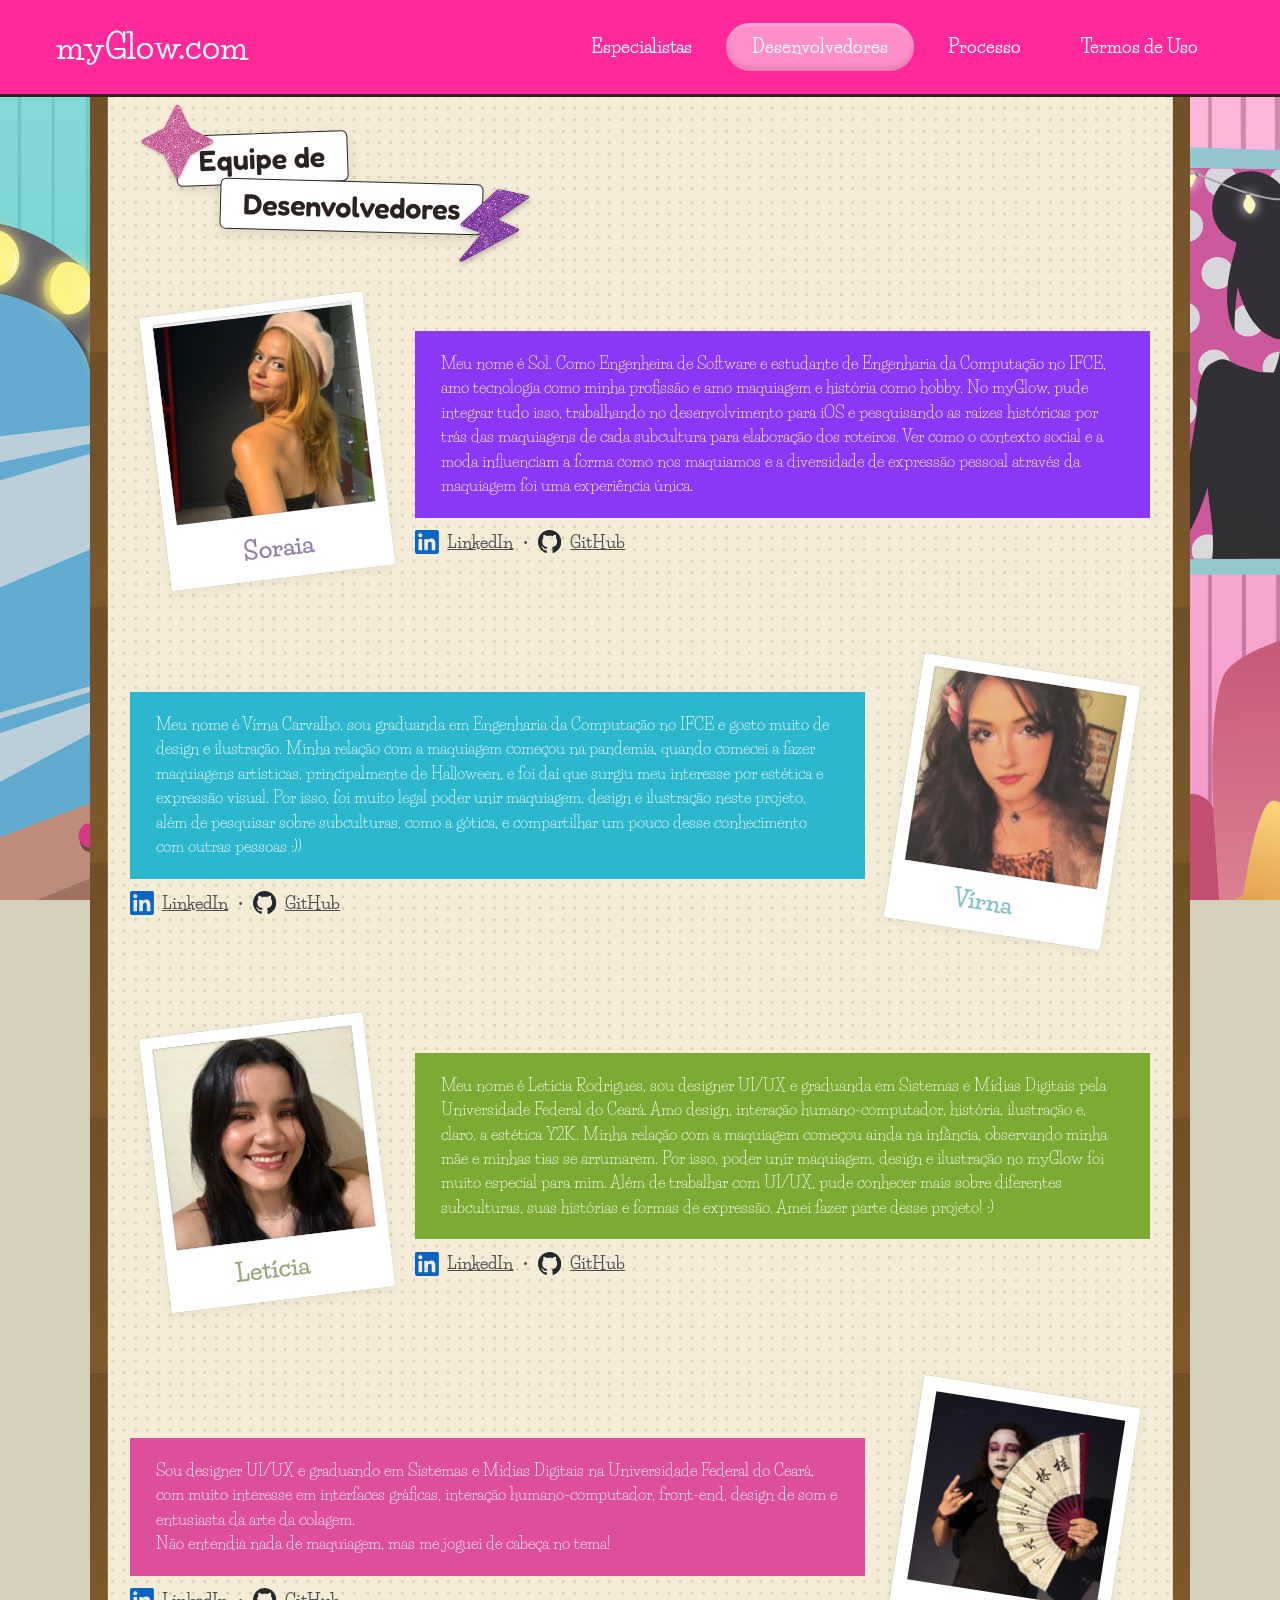
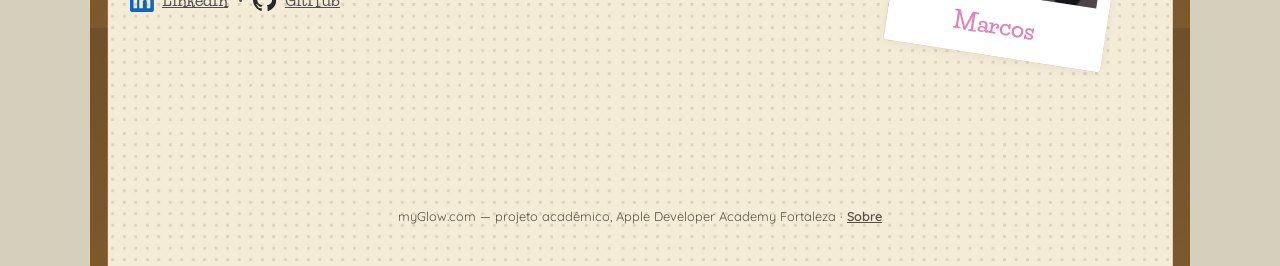
==== desenvolvedores.html @ 6216ce42 "Primeira versão do site myGlow" ====
<!DOCTYPE html>
<html lang="pt-BR">
<head>
  <meta charset="UTF-8" />
  <meta name="viewport" content="width=device-width, initial-scale=1.0" />
  <title>myGlow.com — Desenvolvedores</title>
  <link rel="preconnect" href="https://fonts.googleapis.com" />
  <link rel="preconnect" href="https://fonts.gstatic.com" crossorigin />
  <link
    href="https://fonts.googleapis.com/css2?family=Fredoka:wght@500;600;700&family=Quicksand:wght@500;600;700&family=Life+Savers:wght@700;800&display=swap"
    rel="stylesheet"
  />
  <link rel="stylesheet" href="css/styles.css" />
</head>
<body>

  <nav class="navbar">
    <a href="index.html" class="navbar__logo">myGlow.com</a>
    <button class="navbar__toggle" aria-label="Abrir menu">☰</button>
    <ul class="navbar__links">
      <li><a href="especialistas.html">Especialistas</a></li>
      <li><a href="desenvolvedores.html" class="active">Desenvolvedores</a></li>
      <li><a href="processo.html">Processo</a></li>
      <li><a href="termos.html">Termos de Uso</a></li>
    </ul>
  </nav>

  <div class="page-panel">
  <main class="page">
    <h1 class="section-title">
      <span class="paper-tag paper-tag--title section-title__line1">
        Equipe de
        <img class="pin pin--tl" src="assets/img/home/pin-tag-rosa-home.png" alt="" aria-hidden="true" />
      </span>
      <span class="paper-tag paper-tag--title section-title__line2">
        Desenvolvedores
        <img class="pin pin--br" src="assets/img/home/pin-tag-roxo-home.png" alt="" aria-hidden="true" />
      </span>
    </h1>

    <article class="dev-row dev-row--purple">
      <img class="dev-photo" src="assets/img/dev/polaroid-foto-soraia.svg" alt="Foto de Soraia" />
      <div class="dev-body">
        <p class="dev-bio">
          Meu nome é Sol. Como Engenheira de Software e estudante de Engenharia da Computação no
          IFCE, amo tecnologia como minha profissão e amo maquiagem e história como hobby. No
          myGlow, pude integrar tudo isso, trabalhando no desenvolvimento para iOS e pesquisando as
          raízes históricas por trás das maquiagens de cada subcultura para elaboração dos roteiros.
          Ver como o contexto social e a moda influenciam a forma como nos maquiamos e a diversidade
          de expressão pessoal através da maquiagem foi uma experiência única.
        </p>
        <p class="dev-links">
          <a href="https://www.linkedin.com/in/soraia-freire-batista-55b183385/" target="_blank" rel="noopener">
            <img class="social-icon" src="assets/img/dev/LinkedIn,%20Negative.svg" alt="" aria-hidden="true" />LinkedIn
          </a>
          <span class="dev-links__dot" aria-hidden="true">•</span>
          <a href="https://github.com/SolFreire" target="_blank" rel="noopener">
            <img class="social-icon" src="assets/img/dev/GitHub,%20Normal.svg" alt="" aria-hidden="true" />GitHub
          </a>
        </p>
      </div>
    </article>

    <article class="dev-row dev-row--blue dev-row--photo-right">
      <img class="dev-photo" src="assets/img/dev/polaroid-foto-virna.svg" alt="Foto de Vírna" />
      <div class="dev-body">
        <p class="dev-bio">
          Meu nome é Vírna Carvalho, sou graduanda em Engenharia da Computação no IFCE e gosto muito
          de design e ilustração. Minha relação com a maquiagem começou na pandemia, quando comecei a
          fazer maquiagens artísticas, principalmente de Halloween, e foi daí que surgiu meu interesse
          por estética e expressão visual. Por isso, foi muito legal poder unir maquiagem, design e
          ilustração neste projeto, além de pesquisar sobre subculturas, como a gótica, e compartilhar
          um pouco desse conhecimento com outras pessoas :))
        </p>
        <p class="dev-links">
          <a href="https://www.linkedin.com/in/virna-carvalho/" target="_blank" rel="noopener">
            <img class="social-icon" src="assets/img/dev/LinkedIn,%20Negative.svg" alt="" aria-hidden="true" />LinkedIn
          </a>
          <span class="dev-links__dot" aria-hidden="true">•</span>
          <a href="https://github.com/anavrna" target="_blank" rel="noopener">
            <img class="social-icon" src="assets/img/dev/GitHub,%20Normal.svg" alt="" aria-hidden="true" />GitHub
          </a>
        </p>
      </div>
    </article>

    <article class="dev-row dev-row--green">
      <img class="dev-photo" src="assets/img/dev/polaroid-foto-leticia.svg" alt="Foto de Letícia" />
      <div class="dev-body">
        <p class="dev-bio">
          Meu nome é Letícia Rodrigues, sou designer UI/UX e graduanda em Sistemas e Mídias Digitais
          pela Universidade Federal do Ceará. Amo design, interação humano-computador, história,
          ilustração e, claro, a estética Y2K. Minha relação com a maquiagem começou ainda na
          infância, observando minha mãe e minhas tias se arrumarem. Por isso, poder unir maquiagem,
          design e ilustração no myGlow foi muito especial para mim. Além de trabalhar com UI/UX,
          pude conhecer mais sobre diferentes subculturas, suas histórias e formas de expressão.
          Amei fazer parte desse projeto! :)
        </p>
        <p class="dev-links">
          <a href="https://www.linkedin.com/in/leticiar-io/" target="_blank" rel="noopener">
            <img class="social-icon" src="assets/img/dev/LinkedIn,%20Negative.svg" alt="" aria-hidden="true" />LinkedIn
          </a>
          <span class="dev-links__dot" aria-hidden="true">•</span>
          <a href="https://github.com/leticiaroodrigues" target="_blank" rel="noopener">
            <img class="social-icon" src="assets/img/dev/GitHub,%20Normal.svg" alt="" aria-hidden="true" />GitHub
          </a>
        </p>
      </div>
    </article>

    <article class="dev-row dev-row--pink dev-row--photo-right">
      <img class="dev-photo" src="assets/img/dev/polaroid-foto-marquinhos.svg" alt="Foto de Marcos" />
      <div class="dev-body">
        <p class="dev-bio">
          Sou designer UI/UX e graduando em Sistemas e Mídias Digitais na Universidade Federal do
          Ceará, com muito interesse em interfaces gráficas, interação humano-computador, front-end,
          design de som e entusiasta da arte da colagem.<br />
          Não entendia nada de maquiagem, mas me joguei de cabeça no tema!
        </p>
        <p class="dev-links">
          <a href="https://www.linkedin.com/in/marcos-v-costa/" target="_blank" rel="noopener">
            <img class="social-icon" src="assets/img/dev/LinkedIn,%20Negative.svg" alt="" aria-hidden="true" />LinkedIn
          </a>
          <span class="dev-links__dot" aria-hidden="true">•</span>
          <a href="https://github.com/marcos-v-costa" target="_blank" rel="noopener">
            <img class="social-icon" src="assets/img/dev/GitHub,%20Normal.svg" alt="" aria-hidden="true" />GitHub
          </a>
        </p>
      </div>
    </article>
  </main>

  <footer class="site-footer">myGlow.com — projeto acadêmico, Apple Developer Academy Fortaleza · <a href="sobre.html">Sobre</a></footer>
  </div>

  <script src="js/main.js"></script>
</body>
</html>
---- css/styles.css ----
/* =========================================================
   myGlow.com — design system
   Estética scrapbook/colagem: fundo bege, cards coloridos
   levemente rotacionados, adesivos, molduras polaroid.
   ========================================================= */

:root {
  --pink: #ff299b;
  --pink-dark: #c4106a;
  --pink-soft: #ffd7ea;
  --pink-dev: #de4f9b;
  --pink-active: #ff8fc9;
  --cream: #d4d0bb;
  --cream-light: #e3e0d0;
  --purple: #8a38f5;
  --purple-dark: #6a3fa0;
  --blue: #2bb7cd;
  --blue-dark: #2a6ea8;
  --yellow: #eab13c;
  --yellow-dark: #c98f22;
  --green: #7caa33;
  --green-dark: #5c8a2c;
  --ink: #2b2320;
  --ink-soft: #5a4f47;
  --link: #505050;
  --white: #ffffff;

  --font-display: "Fredoka", "Baloo 2", system-ui, sans-serif;
  --font-body: "Quicksand", system-ui, sans-serif;
  --font-navbar: "Life Savers", "Fredoka", system-ui, sans-serif;

  --radius-lg: 28px;
  --radius-md: 18px;
  --radius-sm: 10px;
  --shadow-card: 0 10px 24px rgba(43, 35, 32, 0.18);
  --shadow-soft: 0 4px 12px rgba(43, 35, 32, 0.12);
}

* {
  box-sizing: border-box;
}

html,
body {
  margin: 0;
  padding: 0;
}

body {
  font-family: var(--font-body);
  color: var(--ink);
  background-color: var(--cream);
  font-size: 16px;
  line-height: 1.5;
}


body::before {
  content: "";
  position: fixed;
  inset: 0;
  z-index: -1;
  background-image: url("../assets/img/home/cenario-salao-fundo-do-site.svg");
  background-repeat: no-repeat;
  background-size: cover;
  background-position: top center;
}

h1,
h2,
h3,
h4 {
  font-family: var(--font-display);
  margin: 0 0 0.5em;
  line-height: 1.15;
}

p {
  margin: 0 0 1em;
}

a {
  color: inherit;
  text-decoration: none;
}

img {
  max-width: 100%;
  display: block;
}

ul {
  margin: 0;
  padding: 0;
  list-style: none;
}

button {
  font-family: inherit;
}

/* ---------------------------------------------------------
   Painel central (textura creme) sobre o cenário do salão
   --------------------------------------------------------- */
.page-panel {
  width: 86%;
  max-width: 1400px;
  margin: 0 auto;
  min-height: 100vh;
  background-image: url("../assets/img/home/patterns-fundo-para-texto.png");
  background-repeat: repeat-y;
  background-size: 100% auto;
}

@media (max-width: 720px) {
  .page-panel {
    width: 100%;
  }
}

/* ---------------------------------------------------------
   Navbar
   --------------------------------------------------------- */
.navbar {
  display: flex;
  align-items: center;
  justify-content: space-between;
  gap: 16px;
  width: 100%;
  margin: 0;
  padding: 22px 56px;
  background: var(--pink);
  border-radius: 0;
  border-bottom: 3px solid var(--ink);
  position: relative;
  z-index: 10;
}

.navbar__logo {
  font-family: var(--font-navbar);
  font-weight: 700;
  font-size: 2.1rem;
  color: var(--white);
  background: none;
  padding: 0;
  border-radius: 0;
  white-space: nowrap;
}

.navbar__links {
  display: flex;
  align-items: center;
  gap: 8px;
  flex-wrap: wrap;
}

.navbar__links a {
  display: inline-block;
  font-family: var(--font-navbar);
  color: var(--white);
  font-weight: 700;
  font-size: 1.15rem;
  padding: 10px 26px;
  border-radius: 999px;
  transition: background 0.15s ease;
}

.navbar__links a:hover {
  background: rgba(255, 255, 255, 0.15);
}

.navbar__links a.active {
  background: var(--pink-active);
  color: var(--white);
  box-shadow: inset 0 -3px 6px rgba(0, 0, 0, 0.15), inset 0 2px 3px rgba(255, 255, 255, 0.35);
}

.navbar__toggle {
  display: none;
  background: var(--pink-dark);
  border: none;
  color: var(--white);
  border-radius: 999px;
  padding: 8px 14px;
  font-size: 1rem;
  cursor: pointer;
}

@media (max-width: 880px) {
  .navbar {
    flex-wrap: wrap;
    padding: 18px 28px;
  }
  .navbar__toggle {
    display: inline-block;
  }
  .navbar__links {
    flex-basis: 100%;
    justify-content: center;
    display: none;
  }
  .navbar__links.open {
    display: flex;
  }
}


.page {
  max-width: 1100px;
  margin: 0 auto;
  padding: 36px 40px 60px;
}

@media (max-width: 720px) {
  .page {
    padding: 24px 20px 40px;
  }
}

.page-header {
  display: inline-flex;
  align-items: center;
  gap: 10px;
  background: var(--white);
  border: 2px solid var(--ink);
  border-radius: var(--radius-md);
  padding: 10px 20px;
  margin-bottom: 28px;
  transform: rotate(-2deg);
  box-shadow: var(--shadow-soft);
}

.page-header h1 {
  font-size: 1.6rem;
  margin: 0;
}

.page-header .sticker-star {
  width: 22px;
  height: 22px;
  color: var(--pink);
}


.badge-myglow {
  display: inline-flex;
  align-items: center;
  gap: 8px;
  font-family: var(--font-display);
  font-weight: 600;
  color: var(--pink);
  background: var(--white);
  border: 2px solid var(--pink);
  border-radius: 999px;
  padding: 6px 18px;
}

.sticker-star {
  display: inline-block;
  fill: currentColor;
}

.washi-tape {
  position: absolute;
  background: repeating-linear-gradient(
    45deg,
    rgba(255, 255, 255, 0.5) 0 6px,
    rgba(255, 255, 255, 0.15) 6px 12px
  );
  border: 1px solid rgba(0, 0, 0, 0.08);
  box-shadow: var(--shadow-soft);
}

/* ---------------------------------------------------------
   Placeholders de imagem / vídeo
   --------------------------------------------------------- */
.placeholder {
  display: flex;
  flex-direction: column;
  align-items: center;
  justify-content: center;
  gap: 6px;
  text-align: center;
  border: 3px dashed rgba(43, 35, 32, 0.45);
  border-radius: var(--radius-md);
  background: rgba(255, 255, 255, 0.35);
  color: var(--ink-soft);
  font-family: var(--font-body);
  font-weight: 600;
  font-size: 0.85rem;
  padding: 18px;
  min-height: 140px;
}

.placeholder__icon {
  font-size: 1.8rem;
  line-height: 1;
}

.placeholder__file {
  font-family: monospace;
  font-size: 0.75rem;
  background: rgba(43, 35, 32, 0.08);
  padding: 2px 8px;
  border-radius: 6px;
  max-width: 100%;
  white-space: nowrap;
  overflow: hidden;
  text-overflow: ellipsis;
}

/* ---------------------------------------------------------
   Cards "scrapbook"
   --------------------------------------------------------- */
.card {
  position: relative;
  border-radius: var(--radius-lg);
  border: 3px solid var(--ink);
  box-shadow: var(--shadow-card);
  padding: 22px;
  color: var(--white);
}

.card--purple {
  background: var(--purple);
}
.card--blue {
  background: var(--blue);
}
.card--yellow {
  background: var(--yellow);
  color: var(--ink);
}
.card--green {
  background: var(--green);
}
.card--pink {
  background: var(--pink);
}
.card--pink-dev {
  background: var(--pink-dev);
}

.card h3 {
  font-size: 1.4rem;
  margin-bottom: 10px;
}

.card__social {
  display: flex;
  gap: 14px;
  margin-top: 14px;
  font-size: 0.85rem;
  font-weight: 600;
}

.card__social a {
  display: inline-flex;
  align-items: center;
  gap: 6px;
}

/* aviso de conteúdo ainda provisório */
.transcription-note {
  background: var(--white);
  border: 2px dashed var(--pink);
  border-radius: var(--radius-sm);
  padding: 10px 16px;
  font-size: 0.85rem;
  color: var(--ink-soft);
  max-width: 620px;
  margin-bottom: 28px;
}

/* ---------------------------------------------------------
   Video player com fallback
   --------------------------------------------------------- */
.video-frame {
  border: 3px solid var(--ink);
  border-radius: var(--radius-md);
  overflow: hidden;
  background: var(--ink);
  box-shadow: var(--shadow-card);
}

.video-frame__bar {
  display: flex;
  align-items: center;
  gap: 6px;
  padding: 8px 12px;
  background: #1d1815;
}

.video-frame__bar span {
  width: 10px;
  height: 10px;
  border-radius: 50%;
  background: #574d47;
}

.video-frame video {
  width: 100%;
  display: block;
  background: #000;
}

.video-frame .placeholder {
  border: none;
  border-radius: 0;
  background: #ffffff10;
  color: var(--cream-light);
  min-height: 260px;
}

/* ---------------------------------------------------------
   Home
   --------------------------------------------------------- */
@media (max-width: 720px) {
  .character-edna {
    max-width: 220px;
  }
}

.home-hero {
  margin-bottom: 12px;
}

.character-edna {
  width: 26%;
  min-width: 190px;
  max-width: 330px;
}

.speech-bubble {
  position: relative;
  width: 100%;
  margin-bottom: 44px;
}

.speech-bubble__shape {
  display: block;
  width: 100%;
}

.speech-bubble__text {
  position: absolute;
  top: 32%;
  left: 8%;
  right: 8%;
  bottom: 14%;
  margin: 0;
  color: var(--ink-soft);
  font-weight: 600;
  display: flex;
  align-items: center;
}

.home-cta {
  display: flex;
  justify-content: space-between;
  align-items: center;
  gap: 24px;
  flex-wrap: wrap;
  margin-bottom: 36px;
}

.paper-tags {
  display: flex;
  flex-direction: column;
  gap: 6px;
  align-items: center;
}

.paper-tag {
  display: inline-block;
  background: var(--white);
  border: 2px solid var(--ink);
  border-radius: 6px;
  padding: 6px 14px;
  font-family: var(--font-display);
  font-weight: 600;
  font-size: 1.1rem;
  white-space: nowrap;
  box-shadow: var(--shadow-soft);
}

.paper-tag--1 {
  align-self: flex-start;
  transform: rotate(-3deg);
}

.paper-tag--2 {
  align-self: flex-end;
  transform: rotate(2deg);
}

.qr-code {
  width: 28%;
  min-width: 150px;
  max-width: 300px;
  align-self: flex-start;
  padding: 10px;
  background: var(--white);
  border-radius: 8px;
  box-shadow: var(--shadow-soft);
}

.myglow-tag {
  position: relative;
  margin-right: 3%;
}

.myglow-tag__img {
  display: block;
  width: 230px;
}

.pin {
  position: absolute;
  width: 42px;
  height: auto;
}

.pin--1 {
  top: -30px;
  left: -34px;
}

.pin--2 {
  bottom: -18px;
  left: -26px;
}

.pin--3 {
  bottom: -26px;
  right: -26px;
}

.home-bottom {
  display: flex;
  align-items: flex-end;
  justify-content: space-between;
  gap: 20px;
  flex-wrap: wrap;
}

.trio-group {
  display: flex;
  align-items: flex-end;
  flex: 1 1 380px;
  min-width: 0;
}

.trio-char {
  width: 34%;
  min-width: 0;
}

.trio-char--lucy {
  margin-right: -5%;
  transform: rotate(-4deg);
  z-index: 1;
}

.trio-char--sana {
  z-index: 2;
}

.trio-char--sindy {
  margin-left: -5%;
  transform: rotate(4deg);
  z-index: 1;
}

@media (max-width: 820px) {
  .home-hero {
    grid-template-columns: 1fr;
  }
}

/* ---------------------------------------------------------
   Título de seção (tags de papel sobrepostas)
   --------------------------------------------------------- */
.section-title {
  display: block;
  margin: 0 0 52px;
  padding-left: 46px;
  font-size: 1rem;
  font-weight: 400;
}

.paper-tag--title {
  position: relative;
  display: block;
  width: max-content;
  max-width: 100%;
  font-size: 1.8rem;
  padding: 8px 22px;
  border-width: 1px;
  white-space: normal;
}

.section-title__line1 {
  transform: rotate(-2deg);
}

.section-title__line2 {
  margin: -4px 0 0 44px;
  transform: rotate(1.5deg);
}


.pin--tl {
  width: 78px;
  top: -34px;
  left: -38px;
}

.pin--tr {
  width: 78px;
  top: -42px;
  right: -48px;
}

.pin--bl {
  width: 72px;
  bottom: -34px;
  left: -50px;
}

.pin--br {
  width: 82px;
  bottom: -38px;
  right: -54px;
}

@media (max-width: 720px) {
  .paper-tag--title {
    font-size: 1.25rem;
  }

  .pin--tl,
  .pin--tr,
  .pin--bl,
  .pin--br {
    width: 54px;
  }
}

/* 
   Especialistas 
 */
.specialist-row {
  display: flex;
  align-items: center;
  margin-bottom: 40px;
}

.specialist-row--left {
  justify-content: flex-start;
}

.specialist-row--right {
  justify-content: flex-end;
}

.specialist-card {
  width: min(72%, 725px);
  height: auto;
}

.specialist-sticker {
  width: min(41%, 395px);
  height: auto;
  flex-shrink: 0;
  /* acima do card mesmo quando vem antes no HTML (disco da Cindy) */
  position: relative;
  z-index: 1;
}

.specialist-row--left .specialist-sticker {
  margin-left: -10%;
}

.specialist-row--right .specialist-sticker {
  margin-right: -10%;
}

.specialist-sticker:hover {
  animation: sticker-wobble 0.9s ease-in-out;
}

/* a aranha pende do fio, então balança a partir do topo */
.specialist-sticker[src*="icone-urso-lucy"] {
  transform-origin: 50% 0;
}

@keyframes sticker-wobble {
  0%   { transform: rotate(0deg); }
  20%  { transform: rotate(-9deg); }
  40%  { transform: rotate(7deg); }
  60%  { transform: rotate(-4deg); }
  80%  { transform: rotate(2deg); }
  100% { transform: rotate(0deg); }
}

@media (prefers-reduced-motion: reduce) {
  .specialist-sticker:hover {
    animation: none;
  }
}

@media (max-width: 720px) {
  .specialist-row,
  .specialist-row--right {
    justify-content: center;
  }

  .specialist-card {
    width: 78%;
  }

  .specialist-sticker {
    width: 22%;
  }
}

/* ---------------------------------------------------------
   Desenvolvedores — foto polaroid + bloco de bio colorido
   --------------------------------------------------------- */
.icon-sprite {
  display: none;
}

.dev-row {
  display: flex;
  align-items: center;
  gap: 10px;
  margin-bottom: 44px;
}

.dev-row--photo-right {
  flex-direction: row-reverse;
}

.dev-row--purple {
  --dev-color: var(--purple);
}
.dev-row--blue {
  --dev-color: var(--blue);
}
.dev-row--green {
  --dev-color: var(--green);
}
.dev-row--pink {
  --dev-color: var(--pink-dev);
}

.dev-photo {
  width: min(27%, 300px);
  height: auto;
  flex-shrink: 0;
}

.dev-body {
  flex: 1;
  min-width: 0;
}

.dev-bio {
  margin: 0;
  padding: 20px 26px;
  background: var(--dev-color);
  color: var(--white);
  font-family: var(--font-navbar);
  font-size: 1.02rem;
  line-height: 1.5;
}

.dev-links {
  display: flex;
  align-items: center;
  gap: 10px;
  margin: 12px 0 0;
  font-family: var(--font-navbar);
  font-weight: 700;
  font-size: 1.05rem;
  color: var(--link);
}

.dev-links a {
  display: inline-flex;
  align-items: center;
  gap: 8px;
  color: var(--link);
  text-decoration: underline;
}

.dev-links a:hover {
  text-decoration: none;
}

.social-icon {
  width: 24px;
  height: 24px;
  flex-shrink: 0;
}

@media (max-width: 720px) {
  .dev-row,
  .dev-row--photo-right {
    flex-direction: column;
    align-items: stretch;
    gap: 14px;
  }

  .dev-photo {
    width: 62%;
    align-self: center;
  }

  .dev-bio {
    font-size: 0.95rem;
    padding: 16px 18px;
  }
}

/* ---------------------------------------------------------
   Processo / Sobre
   --------------------------------------------------------- */
.video-description {
  margin-top: 18px;
  background: var(--white);
  border: 2px dashed var(--pink);
  border-radius: var(--radius-sm);
  padding: 14px 18px;
  color: var(--ink-soft);
  font-style: italic;
  max-width: 620px;
}

.sobre-card {
  max-width: 720px;
  font-size: 1.02rem;
  line-height: 1.7;
}

.sobre-card p:last-child {
  margin-bottom: 0;
}

/* ---------------------------------------------------------
   Footer simples
   --------------------------------------------------------- */
.site-footer {
  text-align: center;
  color: var(--ink-soft);
  font-size: 0.8rem;
  padding: 20px 0 40px;
}

.site-footer a {
  font-weight: 600;
  text-decoration: underline;
}

.site-footer a:hover {
  color: var(--pink-dark);
}
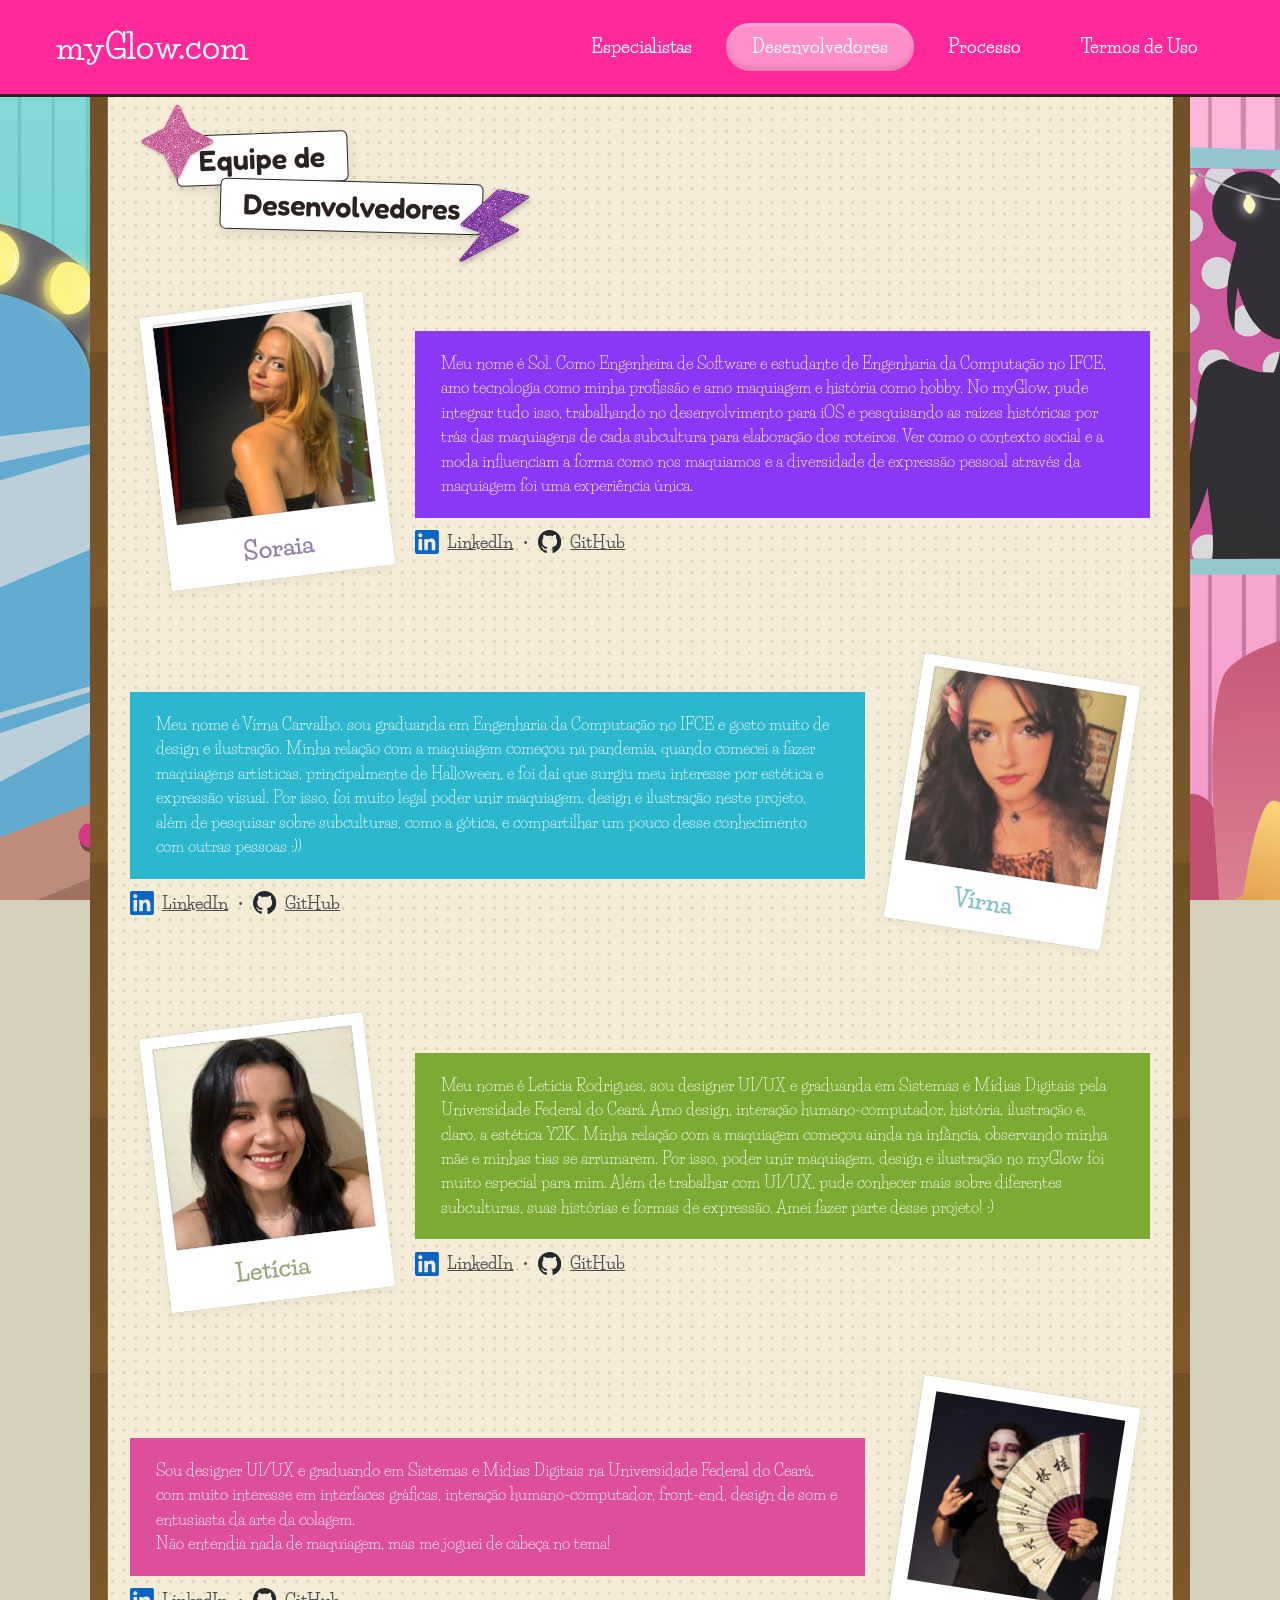
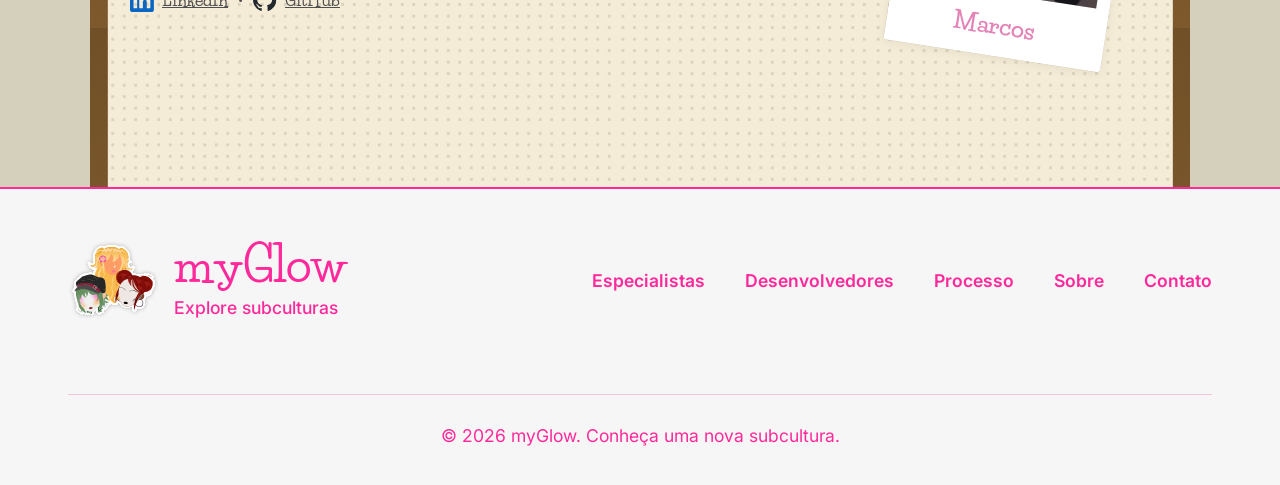
==== commit f4593323: "footer" ====
--- a/desenvolvedores.html
+++ b/desenvolvedores.html
@@ -7,7 +7,7 @@
   <link rel="preconnect" href="https://fonts.googleapis.com" />
   <link rel="preconnect" href="https://fonts.gstatic.com" crossorigin />
   <link
-    href="https://fonts.googleapis.com/css2?family=Fredoka:wght@500;600;700&family=Quicksand:wght@500;600;700&family=Life+Savers:wght@700;800&display=swap"
+    href="https://fonts.googleapis.com/css2?family=Fredoka:wght@500;600;700&family=Quicksand:wght@500;600;700&family=Life+Savers:wght@700;800&family=Inter:wght@400;500;600&display=swap"
     rel="stylesheet"
   />
   <link rel="stylesheet" href="css/styles.css" />
@@ -130,8 +130,29 @@
     </article>
   </main>
 
-  <footer class="site-footer">myGlow.com — projeto acadêmico, Apple Developer Academy Fortaleza · <a href="sobre.html">Sobre</a></footer>
   </div>
+
+  <footer class="site-footer">
+    <div class="site-footer__inner">
+      <div class="site-footer__top">
+        <a href="index.html" class="site-footer__brand">
+          <img class="site-footer__icon" src="assets/img/footer/footer-myglow-icon.svg" alt="" aria-hidden="true" />
+          <span>
+            <span class="site-footer__name">myGlow</span>
+            <span class="site-footer__tagline">Explore subculturas</span>
+          </span>
+        </a>
+        <nav class="site-footer__nav" aria-label="Rodapé">
+          <a href="especialistas.html">Especialistas</a>
+          <a href="desenvolvedores.html">Desenvolvedores</a>
+          <a href="processo.html">Processo</a>
+          <a href="sobre.html">Sobre</a>
+          <a href="#">Contato</a>
+        </nav>
+      </div>
+      <p class="site-footer__copy">© 2026 myGlow. Conheça uma nova subcultura.</p>
+    </div>
+  </footer>
 
   <script src="js/main.js"></script>
 </body>
--- a/css/styles.css
+++ b/css/styles.css
@@ -850,20 +850,96 @@
 }
 
 /* ---------------------------------------------------------
-   Footer simples
+   Rodapé
    --------------------------------------------------------- */
 .site-footer {
+  background: #f6f6f6;
+  border-top: 2px solid var(--pink);
+  color: var(--pink);
+  font-family: "Inter", system-ui, sans-serif;
+}
+
+.site-footer__inner {
+  max-width: 1240px;
+  margin: 0 auto;
+  padding: 52px 48px 36px;
+}
+
+.site-footer__top {
+  display: flex;
+  align-items: center;
+  justify-content: space-between;
+  gap: 32px;
+  flex-wrap: wrap;
+  padding-bottom: 72px;
+  border-bottom: 1px solid rgba(255, 41, 155, 0.25);
+}
+
+.site-footer__brand {
+  display: flex;
+  align-items: center;
+  gap: 14px;
+}
+
+.site-footer__icon {
+  width: 92px;
+  height: auto;
+}
+
+.site-footer__name {
+  display: block;
+  font-family: var(--font-navbar);
+  font-weight: 700;
+  font-size: 3rem;
+  line-height: 1;
+}
+
+.site-footer__tagline {
+  display: block;
+  margin-top: 6px;
+  font-size: 1.1rem;
+  font-weight: 500;
+}
+
+.site-footer__nav {
+  display: flex;
+  flex-wrap: wrap;
+  gap: 12px 40px;
+  font-size: 1.1rem;
+  font-weight: 600;
+}
+
+.site-footer__nav a:hover {
+  text-decoration: underline;
+}
+
+.site-footer__copy {
+  margin: 28px 0 0;
   text-align: center;
-  color: var(--ink-soft);
-  font-size: 0.8rem;
-  padding: 20px 0 40px;
-}
-
-.site-footer a {
-  font-weight: 600;
-  text-decoration: underline;
-}
-
-.site-footer a:hover {
-  color: var(--pink-dark);
-}
+  font-size: 1.1rem;
+}
+
+@media (max-width: 720px) {
+  .site-footer__inner {
+    padding: 40px 20px 28px;
+  }
+
+  .site-footer__top {
+    flex-direction: column;
+    padding-bottom: 36px;
+  }
+
+  .site-footer__name {
+    font-size: 2.4rem;
+  }
+
+  .site-footer__nav {
+    justify-content: center;
+    gap: 12px 24px;
+    font-size: 1rem;
+  }
+
+  .site-footer__copy {
+    font-size: 0.95rem;
+  }
+}
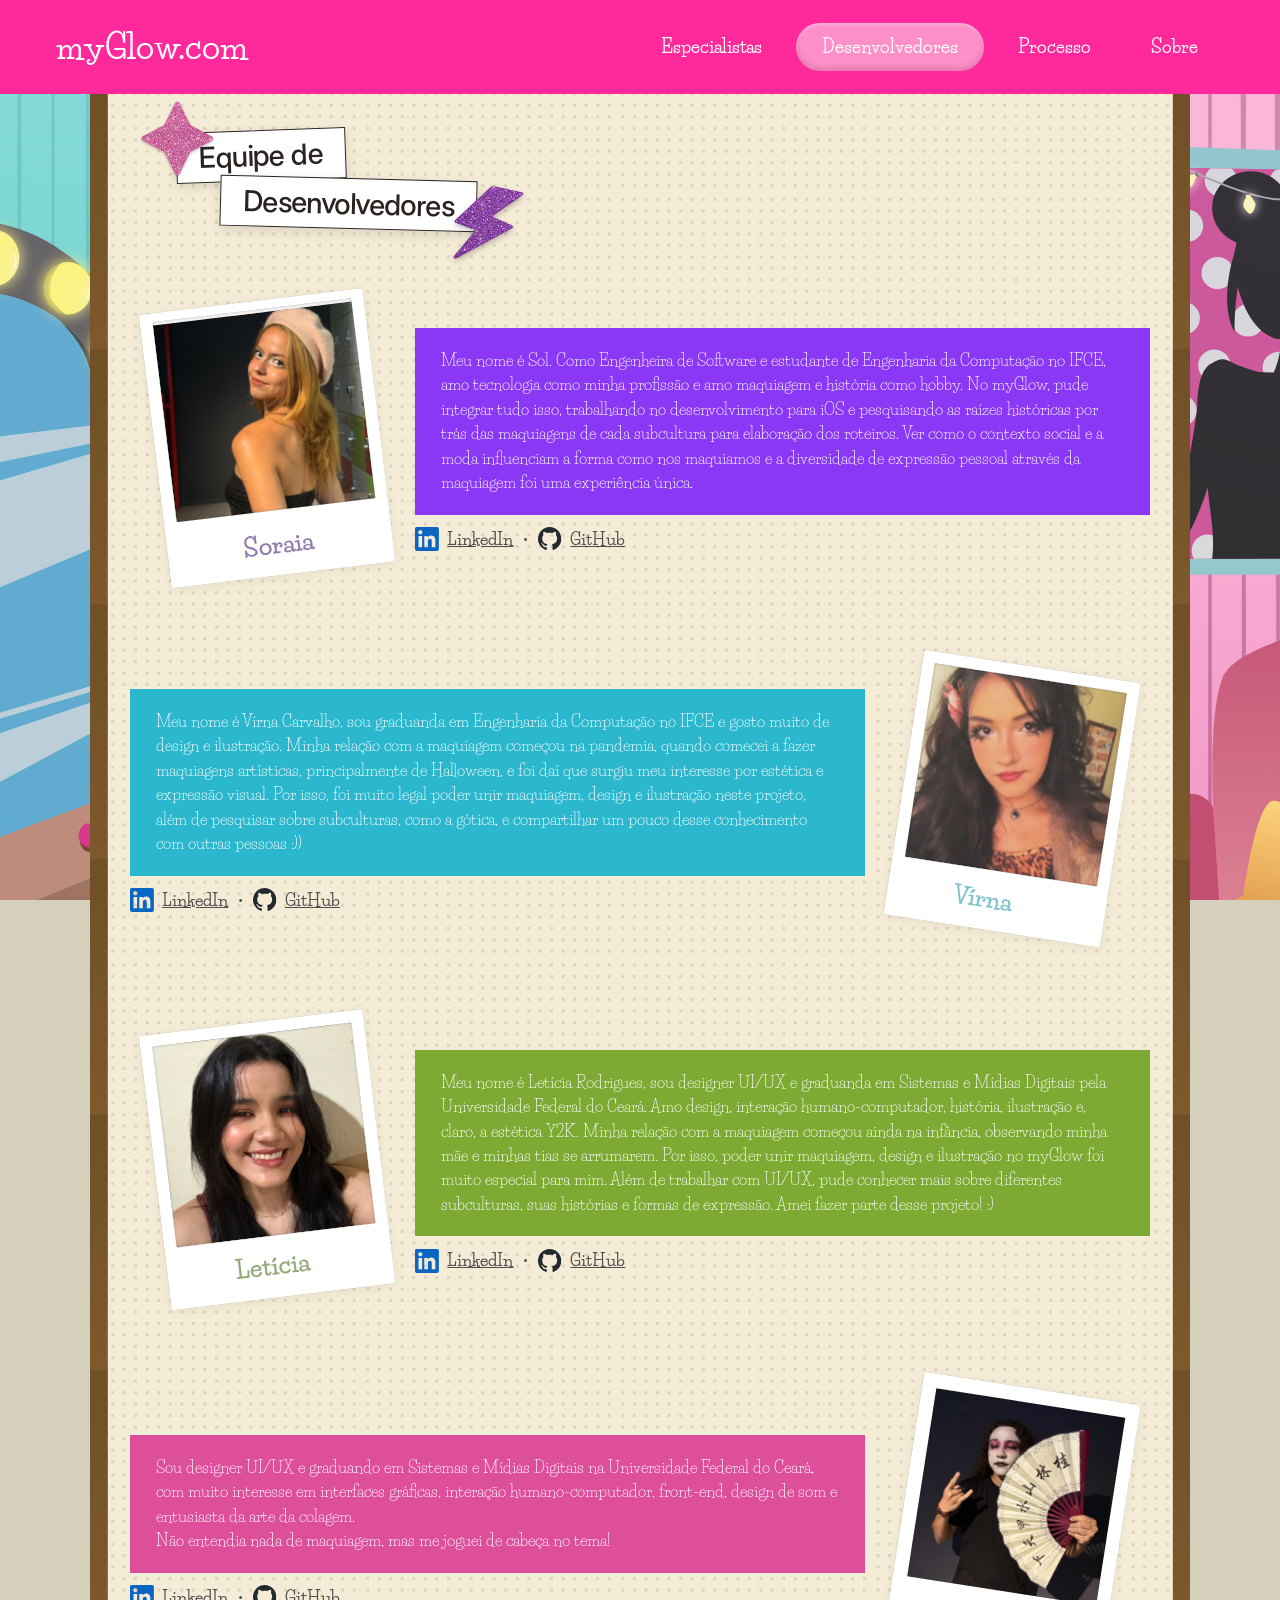
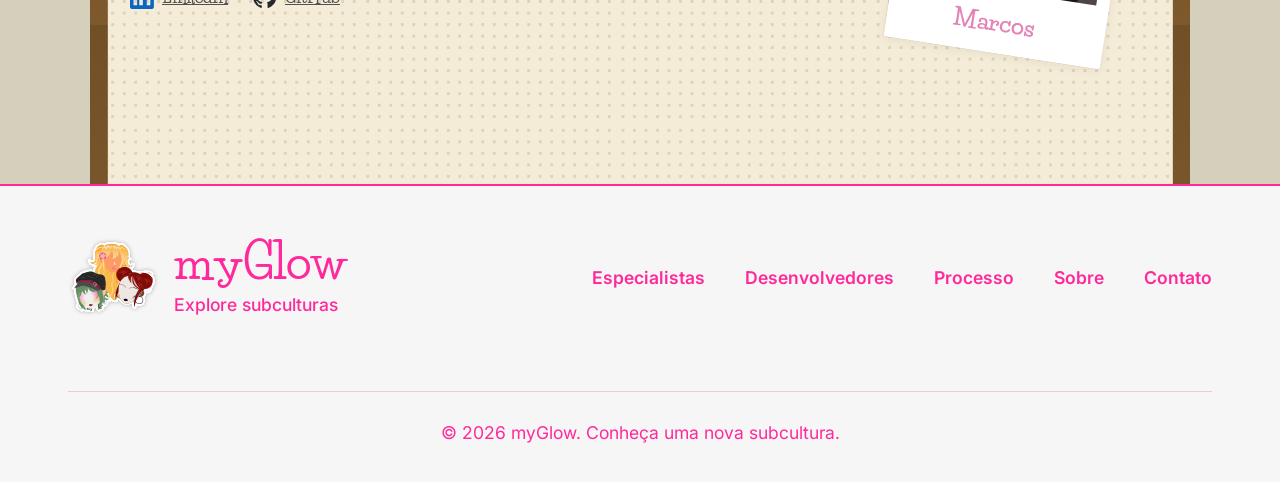
==== commit 2eb0f155: "update da homepage e do sobre" ====
--- a/desenvolvedores.html
+++ b/desenvolvedores.html
@@ -21,7 +21,7 @@
       <li><a href="especialistas.html">Especialistas</a></li>
       <li><a href="desenvolvedores.html" class="active">Desenvolvedores</a></li>
       <li><a href="processo.html">Processo</a></li>
-      <li><a href="termos.html">Termos de Uso</a></li>
+      <li><a href="sobre.html">Sobre</a></li>
     </ul>
   </nav>
 
@@ -147,7 +147,7 @@
           <a href="desenvolvedores.html">Desenvolvedores</a>
           <a href="processo.html">Processo</a>
           <a href="sobre.html">Sobre</a>
-          <a href="#">Contato</a>
+          <a href="sobre.html#contato">Contato</a>
         </nav>
       </div>
       <p class="site-footer__copy">© 2026 myGlow. Conheça uma nova subcultura.</p>
--- a/css/styles.css
+++ b/css/styles.css
@@ -131,7 +131,6 @@
   padding: 22px 56px;
   background: var(--pink);
   border-radius: 0;
-  border-bottom: 3px solid var(--ink);
   position: relative;
   z-index: 10;
 }
@@ -215,30 +214,6 @@
   .page {
     padding: 24px 20px 40px;
   }
-}
-
-.page-header {
-  display: inline-flex;
-  align-items: center;
-  gap: 10px;
-  background: var(--white);
-  border: 2px solid var(--ink);
-  border-radius: var(--radius-md);
-  padding: 10px 20px;
-  margin-bottom: 28px;
-  transform: rotate(-2deg);
-  box-shadow: var(--shadow-soft);
-}
-
-.page-header h1 {
-  font-size: 1.6rem;
-  margin: 0;
-}
-
-.page-header .sticker-star {
-  width: 22px;
-  height: 22px;
-  color: var(--pink);
 }
 
 
@@ -315,7 +290,6 @@
 .card {
   position: relative;
   border-radius: var(--radius-lg);
-  border: 3px solid var(--ink);
   box-shadow: var(--shadow-card);
   padding: 22px;
   color: var(--white);
@@ -376,7 +350,6 @@
    Video player com fallback
    --------------------------------------------------------- */
 .video-frame {
-  border: 3px solid var(--ink);
   border-radius: var(--radius-md);
   overflow: hidden;
   background: var(--ink);
@@ -415,99 +388,128 @@
 /* ---------------------------------------------------------
    Home
    --------------------------------------------------------- */
-@media (max-width: 720px) {
-  .character-edna {
-    max-width: 220px;
-  }
-}
-
 .home-hero {
-  margin-bottom: 12px;
+  position: relative;
 }
 
 .character-edna {
-  width: 26%;
+  width: 30%;
   min-width: 190px;
   max-width: 330px;
 }
 
+/* o balão sobe um pouco e cobre o tronco da Edna, como no design */
 .speech-bubble {
   position: relative;
-  width: 100%;
-  margin-bottom: 44px;
-}
-
-.speech-bubble__shape {
+  z-index: 1;
   display: block;
   width: 100%;
-}
-
-.speech-bubble__text {
-  position: absolute;
-  top: 32%;
-  left: 8%;
-  right: 8%;
-  bottom: 14%;
+  margin: -9% 0 48px;
+}
+
+.home-page {
+  padding-bottom: 0;
+}
+
+.home-bottom {
+  display: flex;
+  justify-content: space-between;
+  gap: 24px;
+}
+
+.home-cta {
+  display: flex;
+  flex-direction: column;
+  align-items: flex-start;
+  gap: 28px;
+  width: 36%;
+  padding-bottom: 60px;
+}
+
+.paper-tags {
+  display: flex;
+  flex-direction: column;
+  gap: 4px;
   margin: 0;
-  color: var(--ink-soft);
-  font-weight: 600;
-  display: flex;
-  align-items: center;
-}
-
-.home-cta {
-  display: flex;
-  justify-content: space-between;
-  align-items: center;
-  gap: 24px;
-  flex-wrap: wrap;
-  margin-bottom: 36px;
-}
-
-.paper-tags {
-  display: flex;
-  flex-direction: column;
-  gap: 6px;
-  align-items: center;
+  font-weight: 400;
 }
 
 .paper-tag {
   display: inline-block;
   background: var(--white);
   border: 2px solid var(--ink);
-  border-radius: 6px;
-  padding: 6px 14px;
-  font-family: var(--font-display);
-  font-weight: 600;
+  border-radius: 0;
+  padding: 6px 16px;
+  font-family: "Inter", system-ui, sans-serif;
+  font-weight: 500;
   font-size: 1.1rem;
+  letter-spacing: -0.02em;
   white-space: nowrap;
   box-shadow: var(--shadow-soft);
 }
 
+.paper-tags .paper-tag {
+  font-size: clamp(1.4rem, 3.2vw, 2.6rem);
+  padding: 6px 20px;
+}
+
 .paper-tag--1 {
   align-self: flex-start;
+  margin-left: 18px;
   transform: rotate(-3deg);
 }
 
 .paper-tag--2 {
-  align-self: flex-end;
-  transform: rotate(2deg);
+  align-self: flex-start;
+  transform: rotate(1deg);
+}
+
+.store-button {
+  display: inline-flex;
+  align-items: center;
+  gap: 10px;
+  padding: 16px 34px;
+  border-radius: 999px;
+  background: linear-gradient(180deg, #b36bf0, var(--purple));
+  color: var(--white);
+  font-family: "Inter", system-ui, sans-serif;
+  font-weight: 600;
+  font-size: 1.35rem;
+  box-shadow: var(--shadow-soft);
+  transition: transform 0.15s ease, box-shadow 0.15s ease;
+}
+
+.store-button:hover {
+  transform: translateY(-2px);
+  box-shadow: var(--shadow-card);
+}
+
+.store-button__icon {
+  width: 22px;
+  height: 22px;
+  fill: currentColor;
 }
 
 .qr-code {
-  width: 28%;
-  min-width: 150px;
-  max-width: 300px;
-  align-self: flex-start;
-  padding: 10px;
+  width: 100%;
+  max-width: 250px;
+  padding: 18px;
   background: var(--white);
-  border-radius: 8px;
+  border-radius: 18px;
   box-shadow: var(--shadow-soft);
+}
+
+.home-art {
+  display: flex;
+  flex-direction: column;
+  align-items: center;
+  flex: 1;
+  min-width: 0;
 }
 
 .myglow-tag {
   position: relative;
-  margin-right: 3%;
+  margin: 10px 0 24px;
 }
 
 .myglow-tag__img {
@@ -536,45 +538,32 @@
   right: -26px;
 }
 
-.home-bottom {
-  display: flex;
-  align-items: flex-end;
-  justify-content: space-between;
-  gap: 20px;
-  flex-wrap: wrap;
-}
-
-.trio-group {
-  display: flex;
-  align-items: flex-end;
-  flex: 1 1 380px;
-  min-width: 0;
-}
-
-.trio-char {
-  width: 34%;
-  min-width: 0;
-}
-
-.trio-char--lucy {
-  margin-right: -5%;
-  transform: rotate(-4deg);
-  z-index: 1;
-}
-
-.trio-char--sana {
-  z-index: 2;
-}
-
-.trio-char--sindy {
-  margin-left: -5%;
-  transform: rotate(4deg);
-  z-index: 1;
-}
-
-@media (max-width: 820px) {
-  .home-hero {
-    grid-template-columns: 1fr;
+.pin--4 {
+  top: -22px;
+  right: -28px;
+}
+
+/* o trio encosta na base do painel, como se estivesse "em pé" nele */
+.trio {
+  display: block;
+  width: 100%;
+  margin-top: auto;
+}
+
+@media (max-width: 720px) {
+  .character-edna {
+    max-width: 220px;
+  }
+
+  .home-bottom {
+    flex-direction: column;
+    align-items: center;
+  }
+
+  .home-cta {
+    width: 100%;
+    align-items: center;
+    padding-bottom: 0;
   }
 }
 
@@ -849,6 +838,107 @@
   margin-bottom: 0;
 }
 
+/* Sobre — card do app e card da política de privacidade */
+.info-card {
+  padding: 32px 38px;
+  margin-bottom: 36px;
+  color: var(--white);
+  font-family: var(--font-navbar);
+  font-size: 1.08rem;
+  line-height: 1.6;
+}
+
+.info-card--about {
+  background: #ed198a;
+}
+
+.info-card--privacy {
+  background: var(--purple);
+}
+
+.info-card > :last-child {
+  margin-bottom: 0;
+}
+
+.info-card h3,
+.info-card h4 {
+  font-family: var(--font-navbar);
+  font-weight: 800;
+}
+
+.info-card h3 {
+  font-size: 1.35rem;
+  margin: 30px 0 10px;
+}
+
+/* URLs longas nas referências não podem estourar a largura no celular */
+.info-card--refs li {
+  overflow-wrap: anywhere;
+}
+
+.info-card--privacy h3:first-of-type {
+  margin-top: 14px;
+}
+
+.section-title--sub {
+  margin-top: 64px;
+}
+
+/* etiqueta de data presa na borda superior do card */
+.update-tag {
+  position: absolute;
+  top: -18px;
+  right: 32px;
+  max-width: calc(100% - 32px);
+  margin: 0;
+  padding: 5px 12px;
+  background: var(--white);
+  border: 1px solid var(--ink);
+  color: var(--ink);
+  font-family: "Inter", system-ui, sans-serif;
+  font-size: 0.8rem;
+  font-weight: 600;
+  line-height: 1.3;
+  transform: rotate(-1.5deg);
+  box-shadow: var(--shadow-soft);
+}
+
+.info-card h4 {
+  font-size: 1.12rem;
+  margin: 18px 0 8px;
+}
+
+/* o reset global remove os marcadores de lista; aqui eles são necessários */
+.info-card ul {
+  list-style: disc;
+  padding-left: 1.4em;
+  margin: 0 0 1em;
+}
+
+.info-card li {
+  margin-bottom: 6px;
+}
+
+.info-card a {
+  text-decoration: underline;
+}
+
+@media (max-width: 720px) {
+  .info-card {
+    padding: 22px 20px;
+    font-size: 1rem;
+  }
+
+  .info-card--privacy {
+    padding-top: 34px;
+  }
+
+  .update-tag {
+    right: 14px;
+    font-size: 0.72rem;
+  }
+}
+
 /* ---------------------------------------------------------
    Rodapé
    --------------------------------------------------------- */
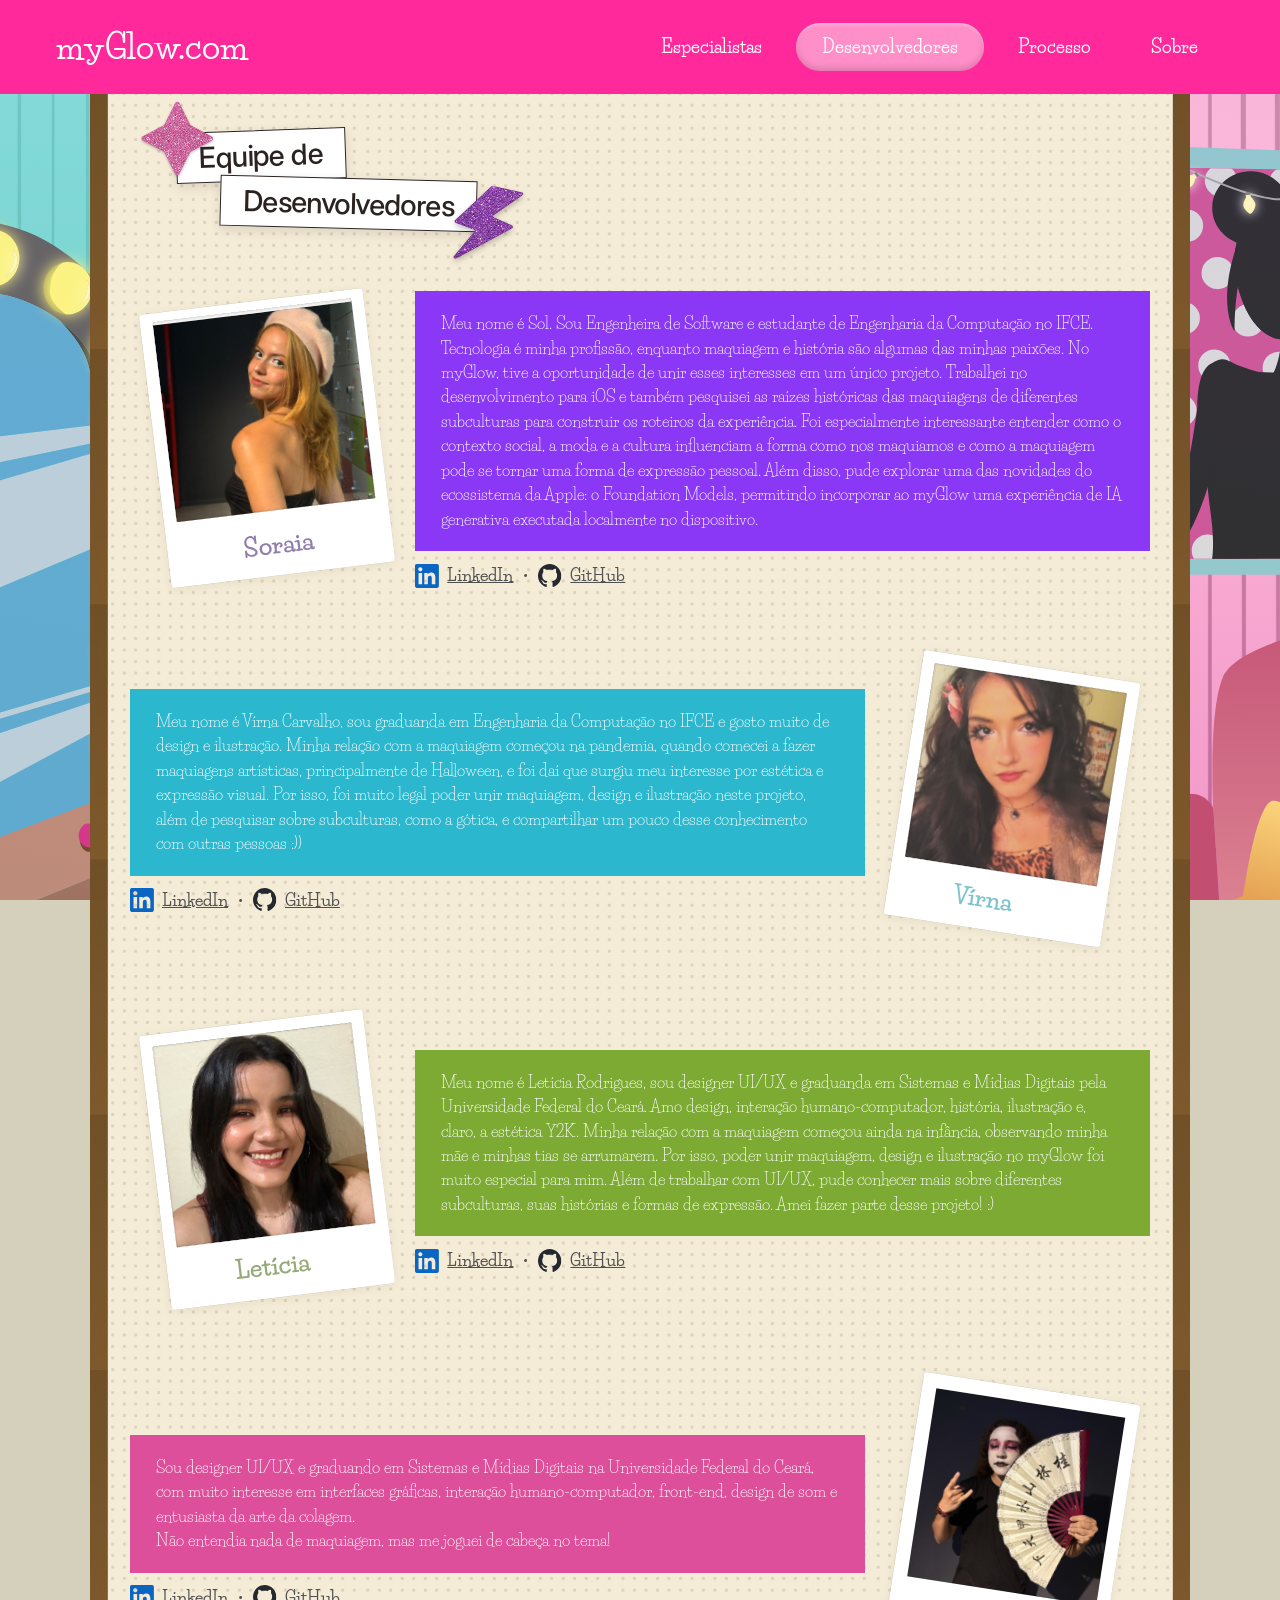
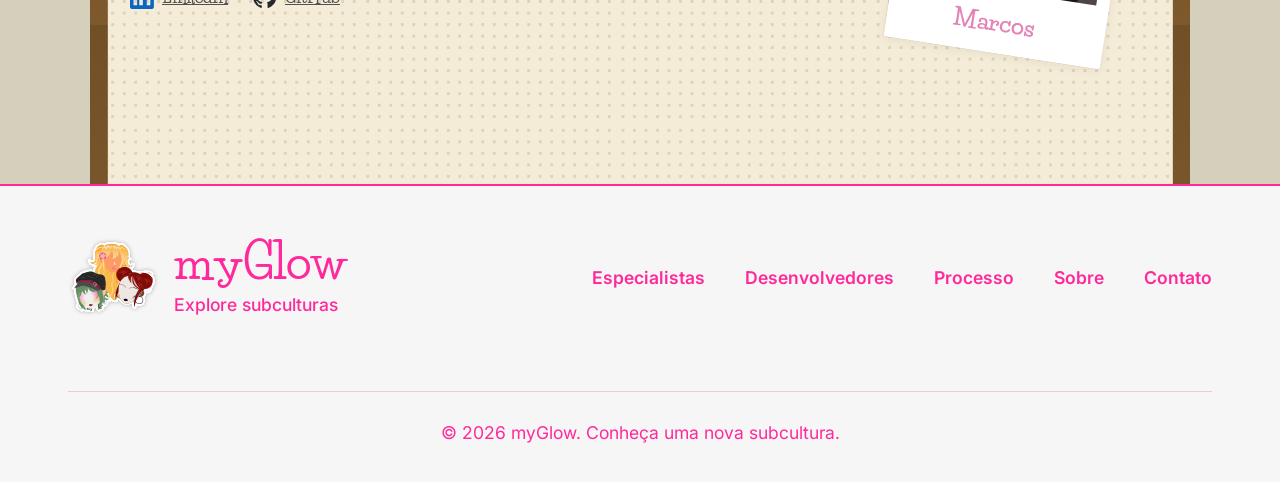
==== commit fa87cfc8: "Adiciona seção de IA no Sobre" ====
--- a/desenvolvedores.html
+++ b/desenvolvedores.html
@@ -42,12 +42,15 @@
       <img class="dev-photo" src="assets/img/dev/polaroid-foto-soraia.svg" alt="Foto de Soraia" />
       <div class="dev-body">
         <p class="dev-bio">
-          Meu nome é Sol. Como Engenheira de Software e estudante de Engenharia da Computação no
-          IFCE, amo tecnologia como minha profissão e amo maquiagem e história como hobby. No
-          myGlow, pude integrar tudo isso, trabalhando no desenvolvimento para iOS e pesquisando as
-          raízes históricas por trás das maquiagens de cada subcultura para elaboração dos roteiros.
-          Ver como o contexto social e a moda influenciam a forma como nos maquiamos e a diversidade
-          de expressão pessoal através da maquiagem foi uma experiência única.
+          Meu nome é Sol. Sou Engenheira de Software e estudante de Engenharia da Computação no IFCE.
+          Tecnologia é minha profissão, enquanto maquiagem e história são algumas das minhas paixões.
+          No myGlow, tive a oportunidade de unir esses interesses em um único projeto. Trabalhei no
+          desenvolvimento para iOS e também pesquisei as raízes históricas das maquiagens de
+          diferentes subculturas para construir os roteiros da experiência. Foi especialmente
+          interessante entender como o contexto social, a moda e a cultura influenciam a forma como
+          nos maquiamos e como a maquiagem pode se tornar uma forma de expressão pessoal. Além disso,
+          pude explorar uma das novidades do ecossistema da Apple: o Foundation Models, permitindo
+          incorporar ao myGlow uma experiência de IA generativa executada localmente no dispositivo.
         </p>
         <p class="dev-links">
           <a href="https://www.linkedin.com/in/soraia-freire-batista-55b183385/" target="_blank" rel="noopener">
--- a/css/styles.css
+++ b/css/styles.css
@@ -390,12 +390,51 @@
    --------------------------------------------------------- */
 .home-hero {
   position: relative;
+  display: flex;
+  align-items: flex-start;
+  gap: 24px;
 }
 
 .character-edna {
   width: 30%;
   min-width: 190px;
   max-width: 330px;
+  flex-shrink: 0;
+}
+
+/* A moldura é o fundo; o vídeo é posicionado na área interna dela.
+   As porcentagens vêm da geometria do SVG (778x414, barra de título de 49px). */
+.video-window {
+  position: relative;
+  flex: 1;
+  min-width: 0;
+  align-self: center;
+  aspect-ratio: 778 / 414;
+  background: url("../assets/img/home/moldura-video-home.svg") no-repeat center / 100% 100%;
+}
+
+/* width/height em % em vez de insets: <video> é elemento substituído e,
+   com width:auto, assumiria a largura nativa do arquivo (1248px) */
+.video-window video {
+  position: absolute;
+  top: 11.84%;
+  left: 1.54%;
+  width: 96.13%;
+  height: 83.9%;
+  display: block;
+  background: #000;
+  object-fit: cover;
+}
+
+.video-window .placeholder {
+  position: absolute;
+  top: 11.84%;
+  right: 2.33%;
+  bottom: 4.26%;
+  left: 1.54%;
+  min-height: 0;
+  border: none;
+  background: rgba(43, 35, 32, 0.06);
 }
 
 /* o balão sobe um pouco e cobre o tronco da Edna, como no design */
@@ -551,8 +590,22 @@
 }
 
 @media (max-width: 720px) {
+  .home-hero {
+    flex-direction: column;
+    align-items: center;
+  }
+
   .character-edna {
     max-width: 220px;
+  }
+
+  .video-window {
+    width: 100%;
+  }
+
+  /* empilhado, o balão cobriria os controles do vídeo */
+  .speech-bubble {
+    margin-top: 16px;
   }
 
   .home-bottom {
@@ -882,6 +935,16 @@
 
 .section-title--sub {
   margin-top: 64px;
+}
+
+/* nos títulos, a palavra "myGlow" vem na fonte da marca */
+.tag-myglow {
+  font-family: var(--font-navbar);
+  font-weight: 700;
+}
+
+.tag-myglow--pink {
+  color: var(--pink);
 }
 
 /* etiqueta de data presa na borda superior do card */
